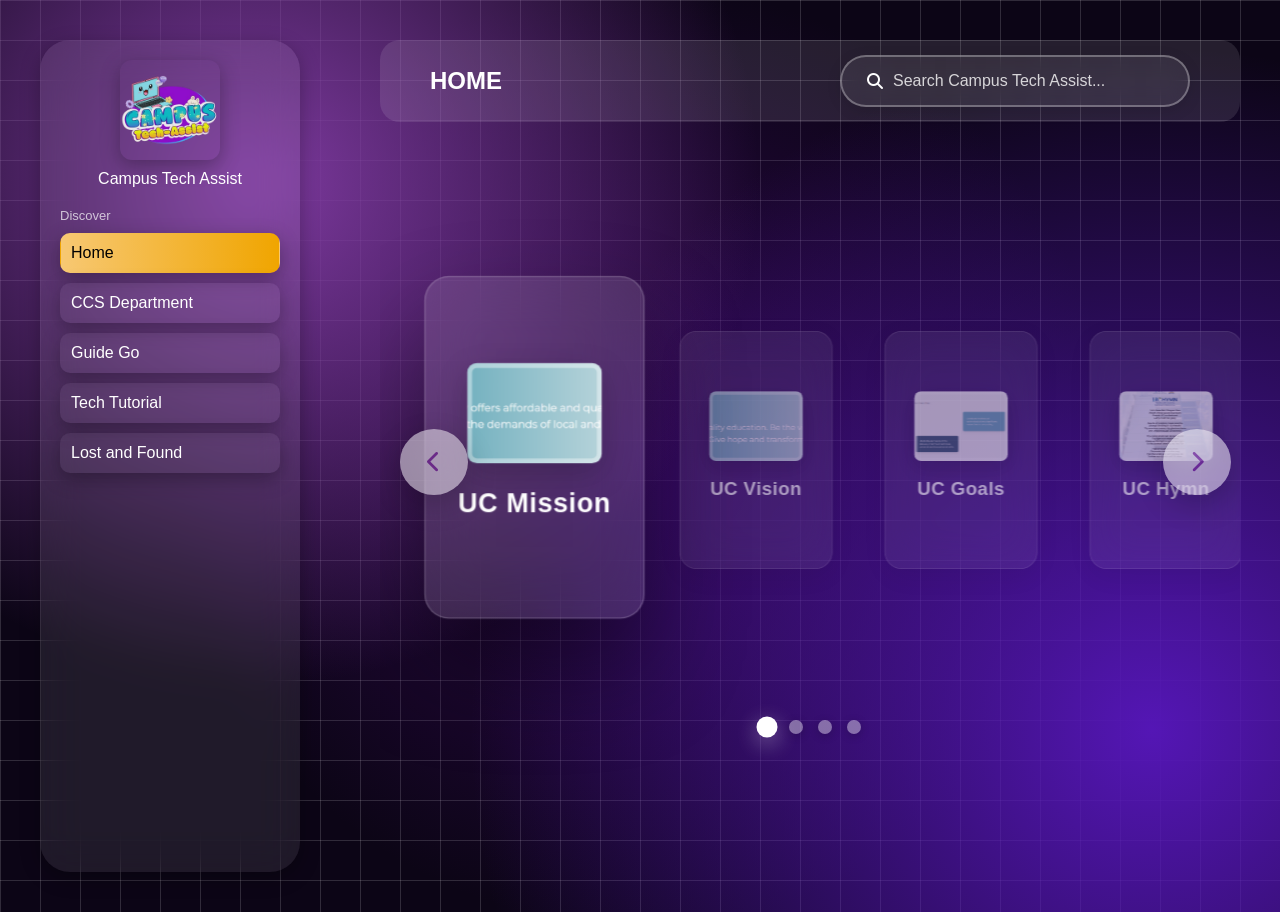
==== index.html @ 075998ff "Move Home Page to root: index.html, style.css, script.js as main GitHub page (responsive preserved)" ====
<!DOCTYPE html>
<html lang="en">
<head>
  <meta charset="UTF-8">
  <meta name="viewport" content="width=device-width, initial-scale=1.0">
  <title>Home | Campus Tech Assist</title>

  <!-- CSS -->
  <link rel="stylesheet" href="style.css">

  <!-- ICON -->
  <link rel="icon" type="image/png" href="Main Picture/mainPic.png">

  
  <!-- Icons -->
  <link href="https://cdnjs.cloudflare.com/ajax/libs/font-awesome/6.5.0/css/all.min.css" rel="stylesheet">


</head>
<body>

<div class="animated-bg"></div>

<!-- SIDEBAR -->
<div class="sidebar">
  <div class="logo">
    <a href="index.html" class="nav-logo">
                <img src="Main Picture/mainPic.png" alt="logo" class="logo-image">
            </a>
    <p>Campus Tech Assist</p>
  </div>

  <div class="section-title">Discover</div>

  <div class="menu">
        <a class="active" href="index.html">Home</a>
        <a href="CCS Department/ccsDept.html">CCS Department</a>
        <a href="Guide Go/guideGo.html">Guide Go</a>
        <a href="Tech Tutorial/techTut.html">Tech Tutorial</a>
        <a href="Lost and Found/lostnFound.html">Lost and Found</a>
      </div>
</div>

<!-- MAIN CONTENT -->
<div class="main">

  <div class="header">
    <h2>HOME</h2>
    <div class="controls">
        <div class="search">
          <i class="fa fa-search"></i>
          <input type="text" placeholder="Search Campus Tech Assist...">
        </div>
    </div>
  </div>

  <!-- CAROUSEL -->
    <div class="carousel-container">

      <!-- CRSL BUTTON LEFT -->
       <button class="crsl-btn"><i class="fas fa-chevron-left"></i></button>
      

      <div class="carousel-track">
        <div class="carousel-slide">
          <div class="slide-avatar" style="background-image: url('UC MVH/ucMission.png');"></div>
          <div class="slide-name">UC Mission</div>
        </div>
        <div class="carousel-slide">
          <div class="slide-avatar" style="background-image: url('UC MVH/ucVision.png');"></div>
          <div class="slide-name">UC Vision</div>
        </div>
        <div class="carousel-slide">
          <div class="slide-avatar" style="background-image: url('UC MVH/ucGoals.png');"></div>
          <div class="slide-name">UC Goals</div>
        </div>
        
        
        <div class="carousel-slide">
          <div class="slide-avatar" style="background-image: url('UC MVH/ucHymn.png');"></div>
          <div class="slide-name">UC Hymn</div>
        </div>
      </div>
      
<!-- CRSL BUTTON RIGHT -->
      <button class="crsl-btn2" id = "crsl"><i class="fas fa-chevron-right"></i></button>
      
      <div class="carousel-indicators">
        <button class="indicator active"></button>
        <button class="indicator"></button>
        <button class="indicator"></button>
        <button class="indicator"></button>
      </div>
    </div>

</div>

<!-- Lightbox Container -->
<div id="image-lightbox" style="display: none;">
  <div class="lightbox-overlay">
    <div class="lightbox-content">
      <span class="lightbox-close"><i class="fa fa-times"></i></span>
      <img id="lightbox-img" src="" alt="">
      <div class="lightbox-caption"></div>
    </div>
  </div>
</div>

  <!-- JS -->
<script src="script.js"></script>
<script src="Search/carousel.js"></script>


</body>
</html>
---- style.css ----
@import url('https://fonts.googleapis.com/css2?family=Inter:wght@300;400;500;600;700&display=swap');

* {
  margin: 0;
  padding: 0;
  box-sizing: border-box;
  font-family: 'Segoe UI', sans-serif;
}

body {
  min-height: 100vh;
  display: flex; 
  background: 
  radial-gradient(circle at 20% 20%, #7f3aa1, transparent 40%),
  radial-gradient(circle at 90% 80%, #5416b5, transparent 50%),
  radial-gradient(circle at 50% 50%, #430a6fa0, transparent 60%),

  linear-gradient( rgba(255, 255, 255, 0.153) 1px, transparent 1px),
  linear-gradient(90deg, rgba(255, 255, 255, 0.151) 1px, transparent 1px),

  #0c0516;

  background-size:
    auto,
    auto,
    auto,
    40px 40px,
    40px 40px,
    auto;
 
    min-height: 100vh;
}

/* SIDEBAR */
.sidebar {
  width: 260px;
  margin: 40px;
  padding: 20px;
  border-radius: 30px;
  background: rgba(255,255,255,0.08);
  box-shadow: 0 6px 20px rgba(0,0,0,0.3);
  backdrop-filter: blur(20px);
  color: white;
  transition: transform 0.3s ease, box-shadow 0.3s ease;
}

.menu:hover {
  transform: scale(1.02);
}

.logo {
  text-align: center;
  margin-bottom: 20px;
} 

.logo img {
  display: block;
  margin: 0 auto 10px;
  width: 100px;
  height: 100px;
  border-radius: 12px;
  border: rgba(255,255,255,0.3);
  box-shadow: 0 6px 20px rgba(0,0,0,0.3);
  background: transparent;
} 

.section-title {
  margin: 20px 0 10px;
  font-size: 13px;
  opacity: 0.7;
}

.menu {
  display: flex;
  flex-direction: column;
  gap: 10px;
}

.menu a {
  color: white;
  padding: 10px;
  border-radius: 10px;
  background: rgba(255,255,255,0.05);
  box-shadow: 0 6px 20px rgba(0,0,0,0.3);
  text-decoration: none;
  cursor: pointer;
  transition: all 0.3s ease;
  border: 1px solid transparent;
}

.menu a:hover {
  background: linear-gradient(90deg, #f7c873, #f0a500);
  color: black;
  backdrop-filter: blur(10px);
  border: 1px solid rgba(255,255,255,0.4);
  box-shadow: 0 8px 25px rgba(247, 200, 115, 0.4);
  transform: translateY(-2px);
}

.menu a.active {
  background: linear-gradient(90deg, #f7c873, #f0a500);
  color: black;
}

/* MAIN */
.main {
  flex: 1;
  padding: 40px;
  color: white;
}

/* HEADER */
.header h2 {
  margin: 0;
  flex: 1;
}

.header {
  display: flex;
  justify-content: space-between;
  align-items: center;
  background: rgba(255,255,255,0.1);
  padding: 15px 50px;
  border-radius: 20px;
  margin-bottom: 20px;
}

.search {
  background: rgba(241, 240, 240, 0.08);
  backdrop-filter: blur(15px);
  color: #ffffff;
  padding: 15px 25px;
  border-radius: 30px;
  font-size: 16px;
  min-width: 350px;
  box-shadow: 0 4px 15px rgba(0,0,0,0.1);
  border: 2px solid rgba(255,255,255,0.3);
  backdrop-filter: blur(10px);
  display: flex;
  align-items: center;
  gap: 10px;
  transition: all 0.3s ease;
}

.search:hover {
  box-shadow: 0 6px 20px rgba(0,0,0,0.15);
  transform: translateY(-1px);
}

.search input {
  color: white;
  border: none;
  outline: none;
  background: none;
  flex: 1;
  font-size: 16px;
}

.search input::placeholder {
  color: rgba(255, 255, 255, 0.8);
  opacity: 1;
}

.header { position: relative; }
.search { position: relative; }
.search-results {
  position: absolute;
  top: calc(100% + 2px);
  right: -25px;
  left: auto;
  width: 380px;
  max-height: 400px;
  overflow-y: auto;
  background: rgba(255,255,255,0.12);
  backdrop-filter: blur(30px);
  border-radius: 16px;
  box-shadow: 0 12px 40px rgba(0,0,0,0.25);
  z-index: 1001 !important;
  display: none;
  border: 1px solid rgba(255,255,255,0.25);
  margin-top: 4px;
  padding: 8px 0;
}

.search-result {
  padding: 14px 20px;
  border-bottom: 1px solid rgba(255,255,255,0.15);
  cursor: pointer;
  transition: all 0.25s ease;
  color: white;
  font-size: 15px;
  text-shadow: 0 1px 2px rgba(0,0,0,0.3);
  margin: 0 4px;
  border-radius: 8px;
}

.search-result:hover {
  background: rgba(255,255,255,0.25);
}

.search-result:last-child {
  border-bottom: none;
}

.search-result {
  padding: 15px;
  border-bottom: 1px solid rgba(0,0,0,0.1);
  cursor: pointer;
  transition: background 0.2s ease;
  color: #ffffff;
}

.search-result:hover {
  background: rgba(255, 201, 101, 0.5);
}

.search-result:last-child {
  border-bottom: none;
}

@media (max-width: 600px) {
  .search-results {
    width: 100%;
    left: 0;
    right: auto;
  }
}

/* OFFICERS CAROUSEL */
.carousel-container {
  position: relative;
  width: 100%;
  max-width: 100%;
  overflow: hidden;
  height: 600px;
  margin: 70px 0 80px 0;
  perspective: 1000px;
  display: flex;
  flex-direction: column;
  align-items: center;
  justify-content: center;
  gap: 30px;
}

.carousel-track {
  position: relative;
  display: flex;
  gap: 25px;
  align-items: center;
  height: 400px;
  padding: 0 60px;
  transition: transform 0.6s cubic-bezier(0.25, 0.46, 0.45, 0.94);
  transform-style: preserve-3d;
}

.carousel-slide {
  flex: 0 0 180px;
  height: 280px;
  background: rgba(255, 255, 255, 0.12);
  backdrop-filter: blur(25px);
  border-radius: 20px;
  border: 1px solid rgba(255, 255, 255, 0.2);
  display: flex;
  flex-direction: column;
  align-items: center;
  padding: 70px 20px;
  cursor: pointer;
  transition: all 0.5s cubic-bezier(0.175, 0.885, 0.32, 1.275);
  opacity: 0.6;
  transform: scale(0.85) translateZ(0);
  box-shadow: 0 8px 32px rgba(0,0,0,0.1);
}

.carousel-slide.active {
  opacity: 1;
  transform: scale(1.15) translateZ(60px);
  box-shadow: 0 40px 80px rgba(0,0,0,0.4);
}

.carousel-slide:not(.active):hover {
  opacity: 0.8;
}

.carousel-slide.active:hover {
  opacity: 1;
  transform: scale(1.05) translateY(-15px) translateZ(30px);
  box-shadow: 0 35px 70px rgba(0,0,0,0.35);
}

.slide-avatar {
  width: 110px;
  height: 110px;
  border-radius: 8px;
  background-size: cover;
  background-position: center;
  margin-bottom: 20px;
  transition: all 0.4s ease;
  border: 4px solid rgba(255, 255, 255, 0.4);
  box-shadow: 0 8px 25px rgba(0,0,0,0.2);
}

.slide-name {
  font-size: 22px;
  font-weight: 800;
  color: white;
  margin-bottom: 10px;
  text-align: center;
  letter-spacing: 0.5px;
}

.slide-position {
  font-size: 15px;
  color: rgba(255, 255, 255, 0.85);
  text-align: center;
  font-weight: 500;
}

.carousel-nav {
  position: absolute;
  top: 50%;
  transform: translateY(-50%);
  background: rgba(255, 255, 255, 0.2);
  backdrop-filter: blur(15px);
  border: none;
  color: white;
  width: 55px;
  height: 55px;
  border-radius: 50%;
  cursor: pointer;
  z-index: 20;
  font-size: 20px;
  transition: all 0.3s ease;
  display: flex;
  align-items: center;
  justify-content: center;
  border: 2px solid rgba(255, 255, 255, 0.3);
}

.carousel-nav:hover {
  background: rgba(255, 255, 255, 0.35);
  transform: translateY(-50%) scale(1.1);
  box-shadow: 0 10px 30px rgba(0,0,0,0.3);
}

/* CRSL BOTH BUTTONS */
.crsl-btn,
.crsl-btn2 {
  position: absolute;
  top: 45%; /* aligns with cards */
  transform: translateY(-50%);

  width: 55px;
  height: 55px;
  border-radius: 50%;
  border: none;
  box-shadow: #000000;
  background: rgb(255, 255, 255);
  color: rgb(130, 36, 167);
  backdrop-filter: blur(15px);
  opacity: 50%;
  font-size: 22px;
  cursor: pointer;
  box-shadow: 0 10px 30px rgba(0, 0, 0, 0.397);

  display: flex;
  align-items: center;
  justify-content: center;

  z-index: 20;
  padding: 33px 34px;
}

/* CRSL LEFT */
.crsl-btn {
  left: 20px;
}

/* CRSL RIGHT */
.crsl-btn2 {
  right: 1%;
}

/* CRSL HOVER */
.crsl-btn:hover,
.crsl-btn2:hover {
  background: rgb(255, 255, 255);
  color: rgb(130, 36, 167);
  transition: transform 0.3s ease-out;
  opacity: 100%;
  box-shadow: 0 10px 30px rgba(0, 0, 0, 0.452);
}

.carousel-indicators {  
  display: flex;
  justify-content: center;
  gap: 15px;
  margin-top: 40px;
}

.indicator {
  width: 14px;
  height: 14px;
  border-radius: 50%;
  background: rgba(255, 255, 255, 0.4);
  border: none;
  cursor: pointer;
  transition: all 0.3s ease;
  box-shadow: 0 2px 10px rgba(0,0,0,0.2);
}

.indicator.active {
  background: white;
  transform: scale(1.5);
  box-shadow: 0 4px 15px rgba(255,255,255,0.4);
}

/* Lightbox */
#image-lightbox {
  display: none;
}
.lightbox-overlay {
  position: fixed;
  top: 0;
  left: 0;
  width: 100%;
  height: 100%;
  background: rgba(0,0,0,0.9);
  z-index: 10000;
  display: flex;
  align-items: center;
  justify-content: center;
}
.lightbox-content {
  position: relative;
  max-width: 90%;
  max-height: 90%;
}
#lightbox-img {
  max-width: 100%;
  max-height: 80vh;
  border-radius: 8px;
  box-shadow: 0 20px 60px rgba(0,0,0,0.5);
}
.lightbox-close {
  position: absolute;
  top: -40px;
  right: 0;
  color: white;
  font-size: 30px;
  cursor: pointer;
  transition: opacity 0.3s;
}
.lightbox-close:hover {
  opacity: 0.7;
}
.lightbox-caption {
  color: white;
  text-align: center;
  margin-top: 10px;
  font-size: 18px;
}

/* responsive sheeesh */

/* TABLETS */

@media (max-width: 1024px) {
  body {
    flex-direction: column;
    height: auto;
  }

  .sidebar {
    width: 100%;
    margin: 0;
    border-radius: 0;
    display: flex;
    justify-content: space-between;
    align-items: center;
  }

  .menu {
    flex-direction: row;
    flex-wrap: wrap;
    justify-content: center;
    flex-wrap: wrap;
  }

  .main {
    padding: 20px;
  }

  .header {
    flex-direction: column;
    gap: 15px;
    padding: 20px;
  }

  .search {
    min-width: 100%;
  }

  .carousel-container {
    height: auto;
    margin: 40px 0;
  }

  .carousel-track {
    padding: 0 20px;
    gap: 15px;
  }

  .carousel-slide {
    flex: 0 0 140px;
    height: 240px;
    padding: 40px 10px;
  }

  .slide-avatar {
    width: 80px;
    height: 80px;
  }

  .slide-name {
    font-size: 16px;
  }
}


/* MOBILE */
@media (max-width: 600px) {

  .sidebar {
    flex-direction: column;
    align-items: center;
    padding: 15px;
   }

  .logo h2 {
    font-size: 18px;
  }

  .menu {
    flex-direction: column;
    width: 100%;
  }

  .menu a {
    text-align: center;
   }

  .header {
    padding: 15px;
   }

  .header h2 {
    font-size: 18px;
   }

  .search {
    padding: 10px 15px;
    font-size: 14px;
  }

  .search input {
    font-size: 14px;
  }

  .carousel-track {
    gap: 10px;
  }

  .carousel-slide {
    flex: 0 0 120px;
    height: 200px;
  }

  .slide-avatar {
    width: 70px;
    height: 70px;
  }

  .slide-name {
    font-size: 14px;
  }

  .crsl-btn,
   .crsl-btn2 {
    width: 40px;
    height: 40px;
    padding: 20px;
    font-size: 16px;
  }

  .indicator {
       width: 10px;
       height: 10px;
      }
    }
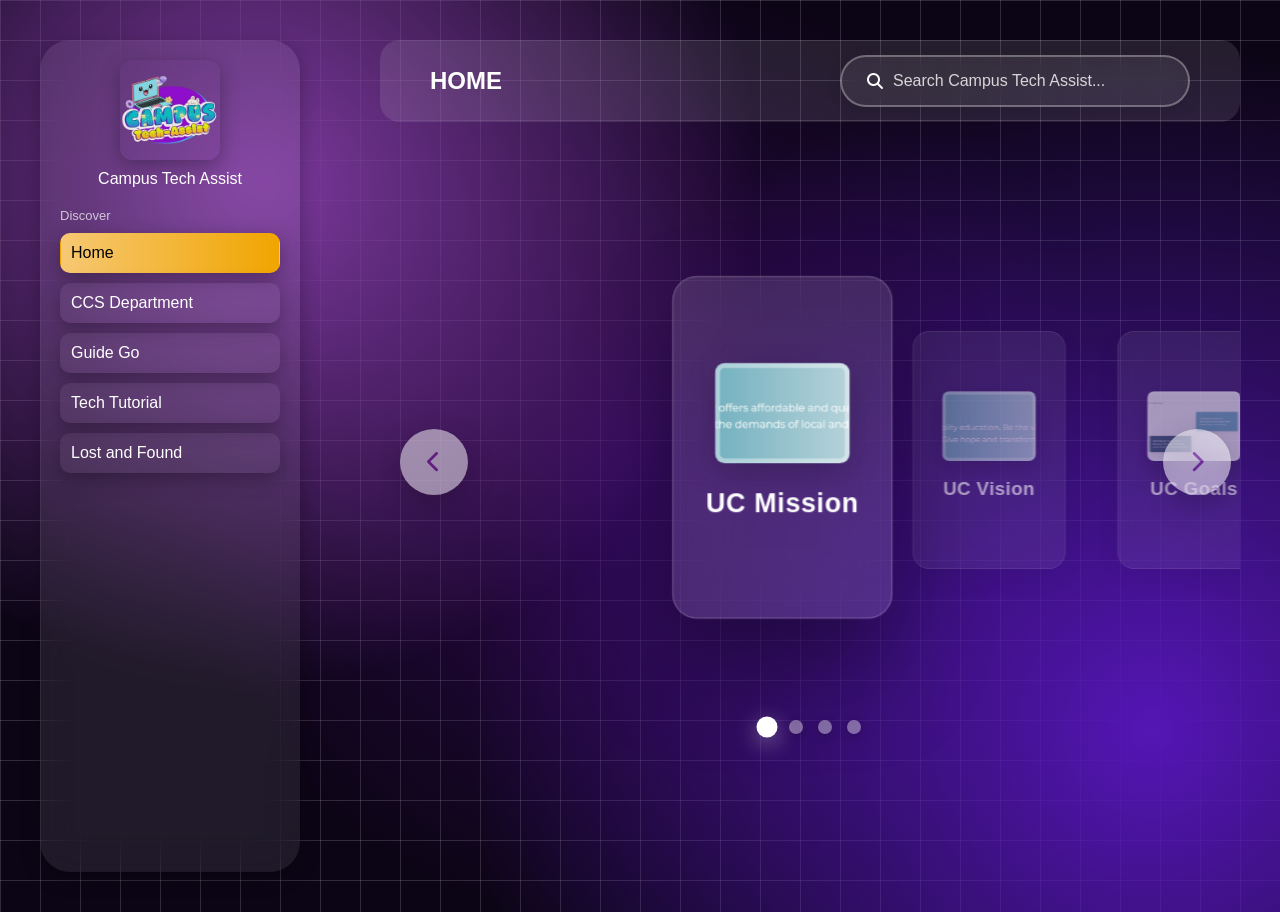
==== commit c7c37243: "Update project files: modified components, styles, HTML, scripts, added new TODO and CSS files" ====
--- a/index.html
+++ b/index.html
@@ -9,7 +9,7 @@
   <link rel="stylesheet" href="style.css">
 
   <!-- ICON -->
-  <link rel="icon" type="image/png" href="Main Picture/mainPic.png">
+  <link rel="icon" type="image/png" href="../Main Picture/mainPic.png">
 
   
   <!-- Icons -->
@@ -25,7 +25,7 @@
 <div class="sidebar">
   <div class="logo">
     <a href="index.html" class="nav-logo">
-                <img src="Main Picture/mainPic.png" alt="logo" class="logo-image">
+                <img src="../Main Picture/mainPic.png" alt="logo" class="logo-image">
             </a>
     <p>Campus Tech Assist</p>
   </div>
@@ -34,10 +34,10 @@
 
   <div class="menu">
         <a class="active" href="index.html">Home</a>
-        <a href="CCS Department/ccsDept.html">CCS Department</a>
-        <a href="Guide Go/guideGo.html">Guide Go</a>
-        <a href="Tech Tutorial/techTut.html">Tech Tutorial</a>
-        <a href="Lost and Found/lostnFound.html">Lost and Found</a>
+        <a href="../CCS Department/ccsDept.html">CCS Department</a>
+        <a href="../Guide Go/guideGo.html">Guide Go</a>
+        <a href="../Tech Tutorial/techTut.html">Tech Tutorial</a>
+        <a href="../Lost and Found/lostnFound.html">Lost and Found</a>
       </div>
 </div>
 
@@ -62,25 +62,28 @@
       
 
       <div class="carousel-track">
-        <div class="carousel-slide">
-          <div class="slide-avatar" style="background-image: url('UC MVH/ucMission.png');"></div>
-          <div class="slide-name">UC Mission</div>
-        </div>
-        <div class="carousel-slide">
-          <div class="slide-avatar" style="background-image: url('UC MVH/ucVision.png');"></div>
-          <div class="slide-name">UC Vision</div>
-        </div>
-        <div class="carousel-slide">
-          <div class="slide-avatar" style="background-image: url('UC MVH/ucGoals.png');"></div>
-          <div class="slide-name">UC Goals</div>
-        </div>
-        
-        
-        <div class="carousel-slide">
-          <div class="slide-avatar" style="background-image: url('UC MVH/ucHymn.png');"></div>
-          <div class="slide-name">UC Hymn</div>
-        </div>
+        <div class="carousel-slide" onclick="openUCModal('../UC MVH/ucMission.png', 'UC Mission')">
+        <div class="slide-avatar" style="background-image: url('../UC MVH/ucMission.png');"></div>
+        <div class="slide-name">UC Mission</div>
       </div>
+
+      <div class="carousel-slide" onclick="openUCModal('../UC MVH/ucVision.png', 'UC Vision')">
+        <div class="slide-avatar" style="background-image: url('../UC MVH/ucVision.png');"></div>
+        <div class="slide-name">UC Vision</div>
+      </div>
+
+      <div class="carousel-slide" onclick="openUCModal('../UC MVH/ucGoals.png', 'UC Goals')">
+        <div class="slide-avatar" style="background-image: url('../UC MVH/ucGoals.png');"></div>
+        <div class="slide-name">UC Goals</div>
+      </div>
+
+      <div class="carousel-slide" onclick="openUCModal('../UC MVH/ucHymn.png', 'UC Hymn')">
+        <div class="slide-avatar" style="background-image: url('../UC MVH/ucHymn.png');"></div>
+        <div class="slide-name">UC Hymn</div>
+      </div>
+      </div>
+
+      <!-- Modal -->
       
 <!-- CRSL BUTTON RIGHT -->
       <button class="crsl-btn2" id = "crsl"><i class="fas fa-chevron-right"></i></button>
@@ -92,6 +95,19 @@
         <button class="indicator"></button>
       </div>
     </div>
+
+      <!-- Modal -->
+    <div id="uc-modal" class="uc-modal">
+        <div class="uc-modal-overlay" onclick="closeUCModal()"></div>
+        <div class="uc-modal-content">
+          <button class="uc-modal-close" onclick="closeUCModal()">
+            <i class="fas fa-times"></i>
+          </button>
+          <img id="uc-modal-img" src="" alt="">
+          <h3 id="uc-modal-title"></h3>
+        </div>
+      </div>
+
 
 </div>
 
@@ -108,7 +124,12 @@
 
   <!-- JS -->
 <script src="script.js"></script>
-<script src="Search/carousel.js"></script>
+
+<script src="Search/searchIndex.js"></script>
+<script src="Home Page/globalSearch.js"></script>
+
+<script src="../Search/carousel.js"></script>
+
 
 
 </body>
--- a/style.css
+++ b/style.css
@@ -161,9 +161,13 @@
   opacity: 1;
 }
 
+.search input:focus {
+  outline: none;
+}
+
 .header { position: relative; }
 .search { position: relative; }
-.search-results {
+.global-search-results {
   position: absolute;
   top: calc(100% + 2px);
   right: -25px;
@@ -171,13 +175,13 @@
   width: 380px;
   max-height: 400px;
   overflow-y: auto;
-  background: rgba(255,255,255,0.12);
+  background: linear-gradient(135deg, rgba(120,58,161,0.9), rgba(84,22,181,0.9));
   backdrop-filter: blur(30px);
   border-radius: 16px;
-  box-shadow: 0 12px 40px rgba(0,0,0,0.25);
+  box-shadow: 0 12px 40px rgba(0,0,0,0.4);
   z-index: 1001 !important;
   display: none;
-  border: 1px solid rgba(255,255,255,0.25);
+  border: 1px solid rgba(255,255,255,0.3);
   margin-top: 4px;
   padding: 8px 0;
 }
@@ -230,7 +234,6 @@
 .carousel-container {
   position: relative;
   width: 100%;
-  max-width: 100%;
   overflow: hidden;
   height: 600px;
   margin: 70px 0 80px 0;
@@ -247,10 +250,12 @@
   display: flex;
   gap: 25px;
   align-items: center;
+  align-self: flex-start;
   height: 400px;
-  padding: 0 60px;
+  padding: 0;
   transition: transform 0.6s cubic-bezier(0.25, 0.46, 0.45, 0.94);
   transform-style: preserve-3d;
+  margin-left: -3%;
 }
 
 .carousel-slide {
@@ -268,13 +273,13 @@
   transition: all 0.5s cubic-bezier(0.175, 0.885, 0.32, 1.275);
   opacity: 0.6;
   transform: scale(0.85) translateZ(0);
-  box-shadow: 0 8px 32px rgba(0,0,0,0.1);
+  box-shadow: 0 8px 32px rgba(0, 0, 0, 0.1);
 }
 
 .carousel-slide.active {
   opacity: 1;
   transform: scale(1.15) translateZ(60px);
-  box-shadow: 0 40px 80px rgba(0,0,0,0.4);
+  box-shadow: 0 40px 80px rgba(0, 0, 0, 0.4);
 }
 
 .carousel-slide:not(.active):hover {
@@ -284,7 +289,7 @@
 .carousel-slide.active:hover {
   opacity: 1;
   transform: scale(1.05) translateY(-15px) translateZ(30px);
-  box-shadow: 0 35px 70px rgba(0,0,0,0.35);
+  box-shadow: 0 35px 70px rgba(0, 0, 0, 0.35);
 }
 
 .slide-avatar {
@@ -596,4 +601,290 @@
        width: 10px;
        height: 10px;
       }
-    }
+    }  
+
+    /* UC MODAL */
+.uc-modal {
+  display: none;
+  position: fixed;
+  inset: 0;
+  z-index: 9999;
+  align-items: center;
+  justify-content: center;
+}
+
+.uc-modal.show {
+  display: flex;
+}
+
+.uc-modal-overlay {
+  position: absolute;
+  inset: 0;
+  background: rgba(0, 0, 0, 0.8);
+  backdrop-filter: blur(5px);
+}
+
+.uc-modal-content {
+  position: relative;
+  z-index: 1;
+  background: rgba(255, 255, 255, 0.1);
+  backdrop-filter: blur(20px);
+  border: 1px solid rgba(255, 255, 255, 0.2);
+  border-radius: 20px;
+  padding: 30px;
+  max-width: 600px;
+  width: 90%;
+  text-align: center;
+  color: white;
+  animation: modalPop 0.3s cubic-bezier(0.175, 0.885, 0.32, 1.275);
+}
+
+@keyframes modalPop {
+  from { transform: scale(0.8); opacity: 0; }
+  to   { transform: scale(1);   opacity: 1; }
+}
+
+.uc-modal-content img {
+  width: 100%;
+  border-radius: 12px;
+  margin-bottom: 15px;
+}
+
+.uc-modal-content h3 {
+  font-size: 22px;
+  font-weight: 700;
+}
+
+.uc-modal-close {
+  position: absolute;
+  top: 12px;
+  right: 15px;
+  background: rgba(255,255,255,0.15);
+  border: none;
+  color: white;
+  width: 35px;
+  height: 35px;
+  border-radius: 50%;
+  cursor: pointer;
+  font-size: 16px;
+  transition: background 0.2s ease;
+}
+
+.uc-modal-close:hover {
+  background: rgba(255,255,255,0.3);
+}
+
+/* Global Search Modal Styles */
+.search-modal {
+  position: fixed;
+  top: 0;
+  left: 0;
+  width: 100vw;
+  height: 100vh;
+  background: rgba(0,0,0,0.8);
+  backdrop-filter: blur(15px);
+  display: flex;
+  align-items: center;
+  justify-content: center;
+  z-index: 10001;
+  opacity: 0;
+  visibility: hidden;
+  transition: all 0.3s ease;
+}
+
+.search-modal.show {
+  opacity: 1;
+  visibility: visible;
+}
+
+.search-modal-overlay {
+  position: absolute;
+  inset: 0;
+}
+
+.search-modal-content {
+  background: linear-gradient(135deg, rgba(120,58,161,0.98), rgba(84,22,181,0.98));
+  backdrop-filter: blur(30px);
+  border-radius: 24px;
+  border: 1px solid rgba(255,255,255,0.3);
+  width: 90vw;
+  max-width: 600px;
+  max-height: 80vh;
+  overflow: hidden;
+  box-shadow: 0 30px 80px rgba(0,0,0,0.6);
+  animation: modalSlideIn 0.4s cubic-bezier(0.175, 0.885, 0.32, 1.275);
+}
+
+@keyframes modalSlideIn {
+  from { transform: translateY(-50px) scale(0.95); opacity: 0; }
+  to { transform: translateY(0) scale(1); opacity: 1; }
+}
+
+.search-modal-header {
+  padding: 24px 28px 16px;
+  display: flex;
+  justify-content: space-between;
+  align-items: center;
+  border-bottom: 1px solid rgba(255,255,255,0.2);
+}
+
+.search-modal-header h3 {
+  margin: 0;
+  color: white;
+  font-size: 20px;
+  font-weight: 600;
+}
+
+.search-modal-close {
+  background: rgba(255,255,255,0.2);
+  border: none;
+  color: white;
+  width: 40px;
+  height: 40px;
+  border-radius: 50%;
+  cursor: pointer;
+  font-size: 18px;
+  display: flex;
+  align-items: center;
+  justify-content: center;
+  transition: all 0.2s ease;
+}
+
+.search-modal-close:hover {
+  background: rgba(255,255,255,0.4);
+  transform: scale(1.1);
+}
+
+.search-modal-body {
+  padding: 0;
+  max-height: 60vh;
+  overflow-y: auto;
+}
+
+.search-results-container {
+  padding: 0;
+}
+
+.search-result-item {
+  padding: 20px 28px;
+  cursor: pointer;
+  display: flex;
+  align-items: center;
+  gap: 16px;
+  border-bottom: 1px solid rgba(255,255,255,0.15);
+  transition: all 0.25s ease;
+  color: white;
+}
+
+.search-result-item:hover {
+  background: rgba(255,255,255,0.15);
+  transform: translateX(8px);
+}
+
+.result-icon {
+  font-size: 24px;
+  width: 40px;
+  text-align: center;
+}
+
+.result-info {
+  flex: 1;
+}
+
+.result-title {
+  font-weight: 600;
+  font-size: 16px;
+  margin-bottom: 4px;
+}
+
+.result-page {
+  font-size: 14px;
+  opacity: 0.8;
+}
+
+.no-results {
+  padding: 60px 28px;
+  text-align: center;
+  color: rgba(255,255,255,0.6);
+  font-style: italic;
+  font-size: 16px;
+}
+
+/* Image Modal Styles */
+.image-modal {
+  position: fixed;
+  top: 0;
+  left: 0;
+  width: 100vw;
+  height: 100vh;
+  background: rgba(0,0,0,0.9);
+  backdrop-filter: blur(20px);
+  display: flex;
+  align-items: center;
+  justify-content: center;
+  z-index: 10002;
+}
+
+.image-modal-content {
+  background: linear-gradient(135deg, rgba(120,58,161,0.95), rgba(84,22,181,0.95));
+  border-radius: 24px;
+  padding: 40px;
+  max-width: 90vw;
+  max-height: 90vh;
+  position: relative;
+  display: flex;
+  flex-direction: column;
+  gap: 24px;
+  box-shadow: 0 40px 100px rgba(0,0,0,0.7);
+}
+
+.image-modal-main {
+  display: flex;
+  gap: 24px;
+  align-items: center;
+  flex: 1;
+}
+
+.image-modal-main img {
+  max-width: 400px;
+  max-height: 400px;
+  border-radius: 16px;
+  box-shadow: 0 20px 60px rgba(0,0,0,0.5);
+  flex-shrink: 0;
+}
+
+.image-modal-info h2 {
+  color: white;
+  font-size: 28px;
+  margin-bottom: 12px;
+  font-weight: 700;
+}
+
+.image-modal-info p {
+  color: rgba(255,255,255,0.9);
+  font-size: 16px;
+  line-height: 1.6;
+}
+
+.image-modal-close {
+  position: absolute;
+  top: 20px;
+  right: 24px;
+  background: rgba(255,255,255,0.3);
+  border: none;
+  color: white;
+  width: 50px;
+  height: 50px;
+  border-radius: 50%;
+  cursor: pointer;
+  font-size: 20px;
+  display: flex;
+  align-items: center;
+  justify-content: center;
+  transition: all 0.3s ease;
+}
+
+.image-modal-close:hover {
+  background: rgba(255,255,255,0.5);
+  transform: rotate(90deg) scale(1.1);
+}
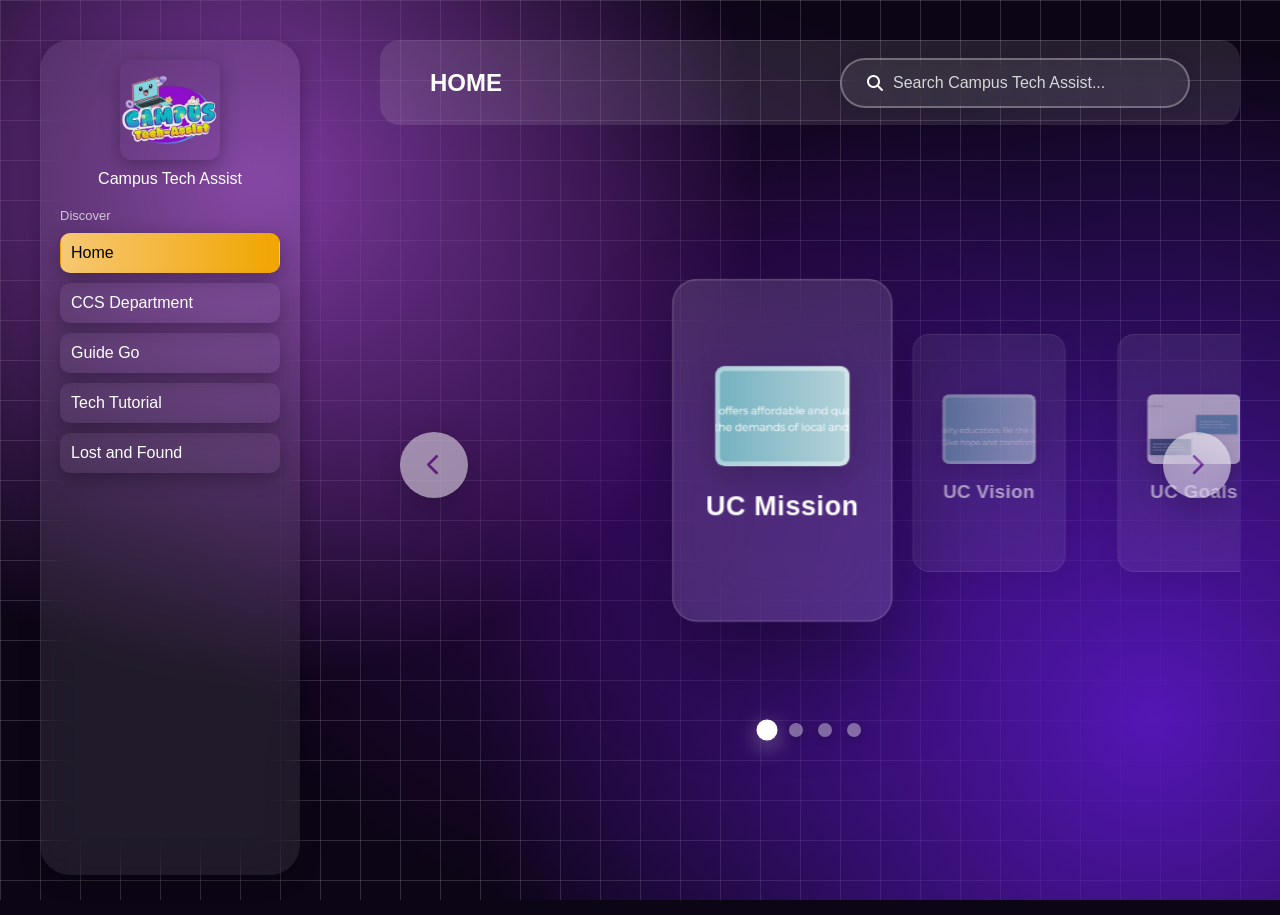
==== commit a2592de2: "Push all recent changes including Guide GO pictures, Lost and Found updates, Tech Tutorial improveme" ====
--- a/index.html
+++ b/index.html
@@ -83,7 +83,6 @@
       </div>
       </div>
 
-      <!-- Modal -->
       
 <!-- CRSL BUTTON RIGHT -->
       <button class="crsl-btn2" id = "crsl"><i class="fas fa-chevron-right"></i></button>
@@ -98,7 +97,7 @@
 
       <!-- Modal -->
     <div id="uc-modal" class="uc-modal">
-        <div class="uc-modal-overlay" onclick="closeUCModal()"></div>
+        <div class="uc-modal-overlay"></div>
         <div class="uc-modal-content">
           <button class="uc-modal-close" onclick="closeUCModal()">
             <i class="fas fa-times"></i>
@@ -124,13 +123,8 @@
 
   <!-- JS -->
 <script src="script.js"></script>
-
 <script src="Search/searchIndex.js"></script>
 <script src="Home Page/globalSearch.js"></script>
-
 <script src="../Search/carousel.js"></script>
-
-
-
 </body>
-</html>
+</html>
--- a/style.css
+++ b/style.css
@@ -16,7 +16,7 @@
   radial-gradient(circle at 50% 50%, #430a6fa0, transparent 60%),
 
   linear-gradient( rgba(255, 255, 255, 0.153) 1px, transparent 1px),
-  linear-gradient(90deg, rgba(255, 255, 255, 0.151) 1px, transparent 1px),
+  linear-gradient(90deg, rgba(255, 255, 255, 0.15) 1px, transparent 1px),
 
   #0c0516;
 
@@ -29,6 +29,7 @@
     auto;
  
     min-height: 100vh;
+    background-attachment: fixed;
 }
 
 /* SIDEBAR */
@@ -120,7 +121,7 @@
   justify-content: space-between;
   align-items: center;
   background: rgba(255,255,255,0.1);
-  padding: 15px 50px;
+  padding: 17.5px 50px;
   border-radius: 20px;
   margin-bottom: 20px;
 }
@@ -129,7 +130,7 @@
   background: rgba(241, 240, 240, 0.08);
   backdrop-filter: blur(15px);
   color: #ffffff;
-  padding: 15px 25px;
+  padding: 14px 25px;
   border-radius: 30px;
   font-size: 16px;
   min-width: 350px;
@@ -657,8 +658,8 @@
 
 .uc-modal-close {
   position: absolute;
-  top: 12px;
-  right: 15px;
+  bottom: 25px;
+  right: 30px;
   background: rgba(255,255,255,0.15);
   border: none;
   color: white;
@@ -668,10 +669,14 @@
   cursor: pointer;
   font-size: 16px;
   transition: background 0.2s ease;
-}
-
-.uc-modal-close:hover {
-  background: rgba(255,255,255,0.3);
+  transition: all 0.3s cubic-bezier(0.175, 0.885, 0.32, 1.275);
+}
+
+.uc-modal-close:hover { 
+  background: rgba(255, 50, 50, 0.9);
+  border-color: rgba(255, 80, 80, 0.8);
+  transform: rotate(90deg) scale(1.1);
+  box-shadow: 0 12px 35px rgba(255, 50, 50, 0.4);
 }
 
 /* Global Search Modal Styles */
@@ -887,4 +892,4 @@
 .image-modal-close:hover {
   background: rgba(255,255,255,0.5);
   transform: rotate(90deg) scale(1.1);
-}
+}
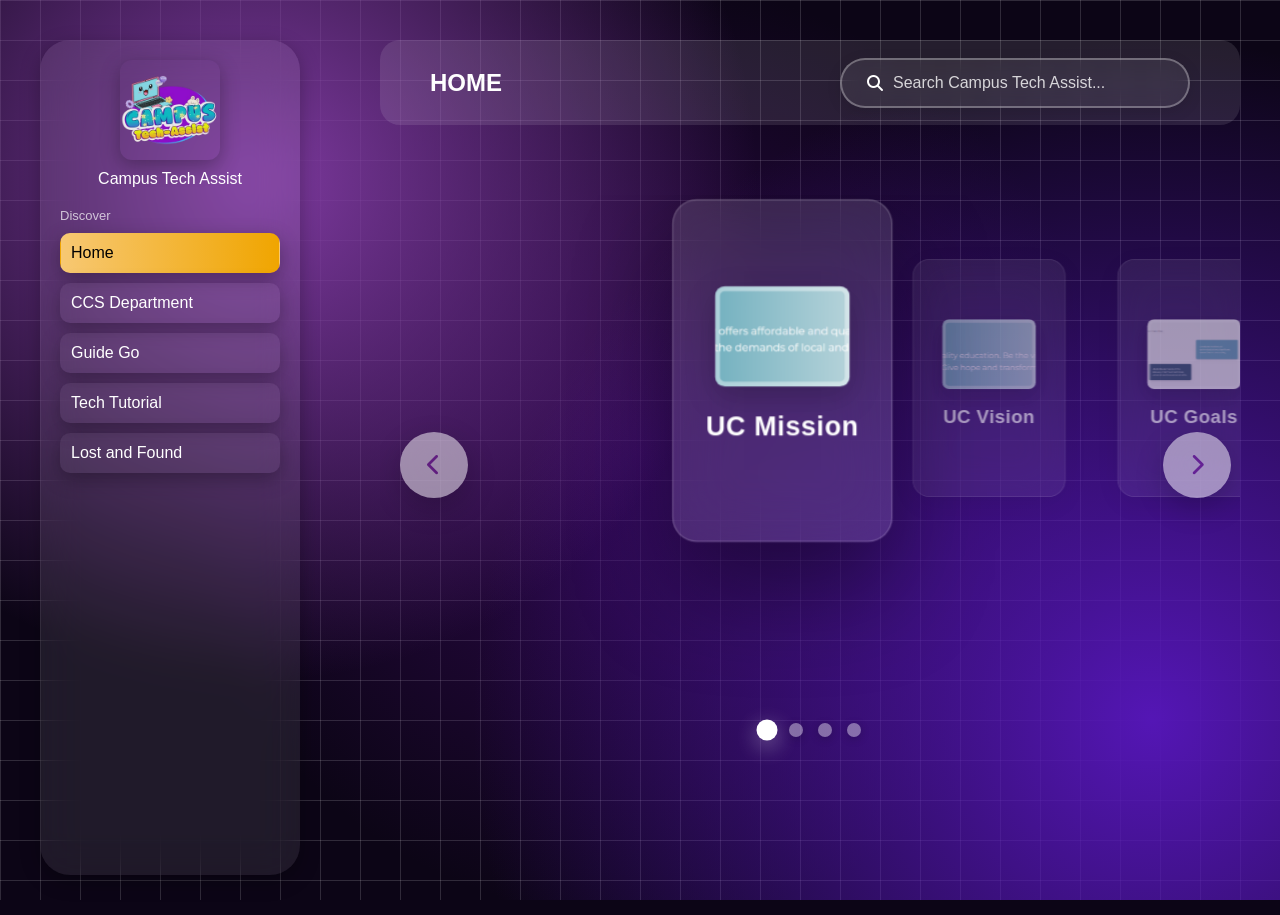
==== commit 1bafb9a1: "Updates" ====
--- a/index.html
+++ b/index.html
@@ -1,130 +1,153 @@
-<!DOCTYPE html>
+<!doctype html>
 <html lang="en">
-<head>
-  <meta charset="UTF-8">
-  <meta name="viewport" content="width=device-width, initial-scale=1.0">
-  <title>Home | Campus Tech Assist</title>
+  <head>
+    <meta charset="UTF-8" />
+    <meta name="viewport" content="width=device-width, initial-scale=1.0" />
+    <title>Home | Campus Tech Assist</title>
 
-  <!-- CSS -->
-  <link rel="stylesheet" href="style.css">
+    <!-- CSS -->
+    <link rel="stylesheet" href="style.css" />
 
-  <!-- ICON -->
-  <link rel="icon" type="image/png" href="../Main Picture/mainPic.png">
+    <!-- ICON -->
+    <link rel="icon" type="image/png" href="../Main Picture/mainPic.png" />
 
-  
-  <!-- Icons -->
-  <link href="https://cdnjs.cloudflare.com/ajax/libs/font-awesome/6.5.0/css/all.min.css" rel="stylesheet">
+    <!-- Icons -->
+    <link
+      href="https://cdnjs.cloudflare.com/ajax/libs/font-awesome/6.5.0/css/all.min.css"
+      rel="stylesheet"
+    />
+  </head>
+  <body>
+    <div class="animated-bg"></div>
 
+    <!-- SIDEBAR -->
+    <div class="sidebar">
+      <div class="logo">
+        <div class="nav-logo">
+          <img
+            src="../Main Picture/mainPic.png"
+            alt="logo"
+            class="logo-image"
+          />
+        </div>
+        <p>Campus Tech Assist</p>
+      </div>
 
-</head>
-<body>
+      <div class="section-title">Discover</div>
 
-<div class="animated-bg"></div>
-
-<!-- SIDEBAR -->
-<div class="sidebar">
-  <div class="logo">
-    <a href="index.html" class="nav-logo">
-                <img src="../Main Picture/mainPic.png" alt="logo" class="logo-image">
-            </a>
-    <p>Campus Tech Assist</p>
-  </div>
-
-  <div class="section-title">Discover</div>
-
-  <div class="menu">
+      <div class="menu">
         <a class="active" href="index.html">Home</a>
         <a href="../CCS Department/ccsDept.html">CCS Department</a>
         <a href="../Guide Go/guideGo.html">Guide Go</a>
         <a href="../Tech Tutorial/techTut.html">Tech Tutorial</a>
         <a href="../Lost and Found/lostnFound.html">Lost and Found</a>
       </div>
-</div>
+    </div>
 
-<!-- MAIN CONTENT -->
-<div class="main">
-
-  <div class="header">
-    <h2>HOME</h2>
-    <div class="controls">
-        <div class="search">
-          <i class="fa fa-search"></i>
-          <input type="text" placeholder="Search Campus Tech Assist...">
+    <!-- MAIN CONTENT -->
+    <div class="main">
+      <div class="header">
+        <h2>HOME</h2>
+        <div class="controls">
+          <div class="search-container">
+            <i class="fa fa-search"></i>
+            <input type="text" placeholder="Search Campus Tech Assist..." />
+          </div>
         </div>
-    </div>
-  </div>
-
-  <!-- CAROUSEL -->
-    <div class="carousel-container">
-
-      <!-- CRSL BUTTON LEFT -->
-       <button class="crsl-btn"><i class="fas fa-chevron-left"></i></button>
-      
-
-      <div class="carousel-track">
-        <div class="carousel-slide" onclick="openUCModal('../UC MVH/ucMission.png', 'UC Mission')">
-        <div class="slide-avatar" style="background-image: url('../UC MVH/ucMission.png');"></div>
-        <div class="slide-name">UC Mission</div>
       </div>
 
-      <div class="carousel-slide" onclick="openUCModal('../UC MVH/ucVision.png', 'UC Vision')">
-        <div class="slide-avatar" style="background-image: url('../UC MVH/ucVision.png');"></div>
-        <div class="slide-name">UC Vision</div>
+      <!-- CAROUSEL -->
+      <div class="carousel-container">
+        <!-- CRSL BUTTON LEFT -->
+        <button class="crsl-btn"><i class="fas fa-chevron-left"></i></button>
+
+        <div class="carousel-track">
+          <div
+            class="carousel-slide"
+            onclick="openUCModal('../UC MVH/ucMission.png', 'UC Mission')"
+          >
+            <div
+              class="slide-avatar"
+              style="background-image: url('../UC MVH/ucMission.png')"
+            ></div>
+            <div class="slide-name">UC Mission</div>
+          </div>
+
+          <div
+            class="carousel-slide"
+            onclick="openUCModal('../UC MVH/ucVision.png', 'UC Vision')"
+          >
+            <div
+              class="slide-avatar"
+              style="background-image: url('../UC MVH/ucVision.png')"
+            ></div>
+            <div class="slide-name">UC Vision</div>
+          </div>
+
+          <div
+            class="carousel-slide"
+            onclick="openUCModal('../UC MVH/ucGoals.png', 'UC Goals')"
+          >
+            <div
+              class="slide-avatar"
+              style="background-image: url('../UC MVH/ucGoals.png')"
+            ></div>
+            <div class="slide-name">UC Goals</div>
+          </div>
+
+          <div
+            class="carousel-slide"
+            onclick="openUCModal('../UC MVH/ucHymn.png', 'UC Hymn')"
+          >
+            <div
+              class="slide-avatar"
+              style="background-image: url('../UC MVH/ucHymn.png')"
+            ></div>
+            <div class="slide-name">UC Hymn</div>
+          </div>
+        </div>
+
+        <!-- CRSL BUTTON RIGHT -->
+        <button class="crsl-btn2" id="crsl">
+          <i class="fas fa-chevron-right"></i>
+        </button>
+
+        <div class="carousel-indicators">
+          <button class="indicator active"></button>
+          <button class="indicator"></button>
+          <button class="indicator"></button>
+          <button class="indicator"></button>
+        </div>
       </div>
 
-      <div class="carousel-slide" onclick="openUCModal('../UC MVH/ucGoals.png', 'UC Goals')">
-        <div class="slide-avatar" style="background-image: url('../UC MVH/ucGoals.png');"></div>
-        <div class="slide-name">UC Goals</div>
-      </div>
-
-      <div class="carousel-slide" onclick="openUCModal('../UC MVH/ucHymn.png', 'UC Hymn')">
-        <div class="slide-avatar" style="background-image: url('../UC MVH/ucHymn.png');"></div>
-        <div class="slide-name">UC Hymn</div>
-      </div>
-      </div>
-
-      
-<!-- CRSL BUTTON RIGHT -->
-      <button class="crsl-btn2" id = "crsl"><i class="fas fa-chevron-right"></i></button>
-      
-      <div class="carousel-indicators">
-        <button class="indicator active"></button>
-        <button class="indicator"></button>
-        <button class="indicator"></button>
-        <button class="indicator"></button>
-      </div>
-    </div>
-
       <!-- Modal -->
-    <div id="uc-modal" class="uc-modal">
+      <div id="uc-modal" class="uc-modal">
         <div class="uc-modal-overlay"></div>
         <div class="uc-modal-content">
           <button class="uc-modal-close" onclick="closeUCModal()">
             <i class="fas fa-times"></i>
           </button>
-          <img id="uc-modal-img" src="" alt="">
+          <img id="uc-modal-img" src="" alt="" />
           <h3 id="uc-modal-title"></h3>
         </div>
       </div>
+    </div>
 
+    <!-- Lightbox Container -->
+    <div id="image-lightbox" style="display: none">
+      <div class="lightbox-overlay">
+        <div class="lightbox-content">
+          <span class="lightbox-close"><i class="fa fa-times"></i></span>
+          <img id="lightbox-img" src="" alt="" />
+          <div class="lightbox-caption"></div>
+        </div>
+      </div>
+    </div>
 
-</div>
-
-<!-- Lightbox Container -->
-<div id="image-lightbox" style="display: none;">
-  <div class="lightbox-overlay">
-    <div class="lightbox-content">
-      <span class="lightbox-close"><i class="fa fa-times"></i></span>
-      <img id="lightbox-img" src="" alt="">
-      <div class="lightbox-caption"></div>
-    </div>
-  </div>
-</div>
-
-  <!-- JS -->
-<script src="script.js"></script>
-<script src="Search/searchIndex.js"></script>
-<script src="Home Page/globalSearch.js"></script>
-<script src="../Search/carousel.js"></script>
-</body>
-</html>+    <!-- JS -->
+    <script src="script.js"></script>
+    <script src="Search/searchIndex.js"></script>
+    <script src="Home Page/globalSearch.js"></script>
+    <script src="../Search/carousel.js"></script>
+  </body>
+</html>
--- a/style.css
+++ b/style.css
@@ -9,16 +9,14 @@
 
 body {
   min-height: 100vh;
-  display: flex; 
-  background: 
-  radial-gradient(circle at 20% 20%, #7f3aa1, transparent 40%),
-  radial-gradient(circle at 90% 80%, #5416b5, transparent 50%),
-  radial-gradient(circle at 50% 50%, #430a6fa0, transparent 60%),
-
-  linear-gradient( rgba(255, 255, 255, 0.153) 1px, transparent 1px),
-  linear-gradient(90deg, rgba(255, 255, 255, 0.15) 1px, transparent 1px),
-
-  #0c0516;
+  display: flex;
+  background:
+    radial-gradient(circle at 20% 20%, #7f3aa1, transparent 40%),
+    radial-gradient(circle at 90% 80%, #5416b5, transparent 50%),
+    radial-gradient(circle at 50% 50%, #430a6fa0, transparent 60%),
+    linear-gradient(rgba(255, 255, 255, 0.153) 1px, transparent 1px),
+    linear-gradient(90deg, rgba(255, 255, 255, 0.15) 1px, transparent 1px),
+    #0c0516;
 
   background-size:
     auto,
@@ -27,9 +25,9 @@
     40px 40px,
     40px 40px,
     auto;
- 
-    min-height: 100vh;
-    background-attachment: fixed;
+
+  min-height: 100vh;
+  background-attachment: fixed;
 }
 
 /* SIDEBAR */
@@ -38,11 +36,13 @@
   margin: 40px;
   padding: 20px;
   border-radius: 30px;
-  background: rgba(255,255,255,0.08);
-  box-shadow: 0 6px 20px rgba(0,0,0,0.3);
+  background: rgba(255, 255, 255, 0.08);
+  box-shadow: 0 6px 20px rgba(0, 0, 0, 0.3);
   backdrop-filter: blur(20px);
   color: white;
-  transition: transform 0.3s ease, box-shadow 0.3s ease;
+  transition:
+    transform 0.3s ease,
+    box-shadow 0.3s ease;
 }
 
 .menu:hover {
@@ -52,7 +52,7 @@
 .logo {
   text-align: center;
   margin-bottom: 20px;
-} 
+}
 
 .logo img {
   display: block;
@@ -60,10 +60,10 @@
   width: 100px;
   height: 100px;
   border-radius: 12px;
-  border: rgba(255,255,255,0.3);
-  box-shadow: 0 6px 20px rgba(0,0,0,0.3);
+  border: rgba(255, 255, 255, 0.3);
+  box-shadow: 0 6px 20px rgba(0, 0, 0, 0.3);
   background: transparent;
-} 
+}
 
 .section-title {
   margin: 20px 0 10px;
@@ -81,8 +81,8 @@
   color: white;
   padding: 10px;
   border-radius: 10px;
-  background: rgba(255,255,255,0.05);
-  box-shadow: 0 6px 20px rgba(0,0,0,0.3);
+  background: rgba(255, 255, 255, 0.05);
+  box-shadow: 0 6px 20px rgba(0, 0, 0, 0.3);
   text-decoration: none;
   cursor: pointer;
   transition: all 0.3s ease;
@@ -93,7 +93,7 @@
   background: linear-gradient(90deg, #f7c873, #f0a500);
   color: black;
   backdrop-filter: blur(10px);
-  border: 1px solid rgba(255,255,255,0.4);
+  border: 1px solid rgba(255, 255, 255, 0.4);
   box-shadow: 0 8px 25px rgba(247, 200, 115, 0.4);
   transform: translateY(-2px);
 }
@@ -120,13 +120,13 @@
   display: flex;
   justify-content: space-between;
   align-items: center;
-  background: rgba(255,255,255,0.1);
+  background: rgba(255, 255, 255, 0.1);
   padding: 17.5px 50px;
   border-radius: 20px;
   margin-bottom: 20px;
 }
 
-.search {
+.search-container {
   background: rgba(241, 240, 240, 0.08);
   backdrop-filter: blur(15px);
   color: #ffffff;
@@ -134,8 +134,8 @@
   border-radius: 30px;
   font-size: 16px;
   min-width: 350px;
-  box-shadow: 0 4px 15px rgba(0,0,0,0.1);
-  border: 2px solid rgba(255,255,255,0.3);
+  box-shadow: 0 4px 15px rgba(0, 0, 0, 0.1);
+  border: 2px solid rgba(255, 255, 255, 0.3);
   backdrop-filter: blur(10px);
   display: flex;
   align-items: center;
@@ -143,12 +143,8 @@
   transition: all 0.3s ease;
 }
 
-.search:hover {
-  box-shadow: 0 6px 20px rgba(0,0,0,0.15);
-  transform: translateY(-1px);
-}
-
-.search input {
+.search-container input {
+  width: 100%;
   color: white;
   border: none;
   outline: none;
@@ -157,17 +153,32 @@
   font-size: 16px;
 }
 
-.search input::placeholder {
+.search-container input::placeholder {
   color: rgba(255, 255, 255, 0.8);
   opacity: 1;
 }
 
-.search input:focus {
+.search-container input:focus {
   outline: none;
 }
 
-.header { position: relative; }
-.search { position: relative; }
+.search-container input:focus + i {
+  color: #f7c873;
+}
+
+.search-container:hover {
+  box-shadow:
+    0 6px 25px rgba(0, 0, 0, 0.2),
+    0 0 20px rgba(247, 200, 115, 0.2);
+  border: 2px solid rgba(248, 213, 13, 0.3);
+}
+
+.header {
+  position: relative;
+}
+.search {
+  position: relative;
+}
 .global-search-results {
   position: absolute;
   top: calc(100% + 2px);
@@ -176,31 +187,35 @@
   width: 380px;
   max-height: 400px;
   overflow-y: auto;
-  background: linear-gradient(135deg, rgba(120,58,161,0.9), rgba(84,22,181,0.9));
+  background: linear-gradient(
+    135deg,
+    rgba(120, 58, 161, 0.9),
+    rgba(84, 22, 181, 0.9)
+  );
   backdrop-filter: blur(30px);
   border-radius: 16px;
-  box-shadow: 0 12px 40px rgba(0,0,0,0.4);
+  box-shadow: 0 12px 40px rgba(0, 0, 0, 0.4);
   z-index: 1001 !important;
   display: none;
-  border: 1px solid rgba(255,255,255,0.3);
+  border: 1px solid rgba(255, 255, 255, 0.3);
   margin-top: 4px;
   padding: 8px 0;
 }
 
 .search-result {
   padding: 14px 20px;
-  border-bottom: 1px solid rgba(255,255,255,0.15);
+  border-bottom: 1px solid rgba(255, 255, 255, 0.15);
   cursor: pointer;
   transition: all 0.25s ease;
   color: white;
   font-size: 15px;
-  text-shadow: 0 1px 2px rgba(0,0,0,0.3);
+  text-shadow: 0 1px 2px rgba(0, 0, 0, 0.3);
   margin: 0 4px;
   border-radius: 8px;
 }
 
 .search-result:hover {
-  background: rgba(255,255,255,0.25);
+  background: rgba(255, 255, 255, 0.25);
 }
 
 .search-result:last-child {
@@ -209,7 +224,7 @@
 
 .search-result {
   padding: 15px;
-  border-bottom: 1px solid rgba(0,0,0,0.1);
+  border-bottom: 1px solid rgba(0, 0, 0, 0.1);
   cursor: pointer;
   transition: background 0.2s ease;
   color: #ffffff;
@@ -253,7 +268,7 @@
   align-items: center;
   align-self: flex-start;
   height: 400px;
-  padding: 0;
+  padding: 0 0 150px 0;
   transition: transform 0.6s cubic-bezier(0.25, 0.46, 0.45, 0.94);
   transform-style: preserve-3d;
   margin-left: -3%;
@@ -302,7 +317,7 @@
   margin-bottom: 20px;
   transition: all 0.4s ease;
   border: 4px solid rgba(255, 255, 255, 0.4);
-  box-shadow: 0 8px 25px rgba(0,0,0,0.2);
+  box-shadow: 0 8px 25px rgba(0, 0, 0, 0.2);
 }
 
 .slide-name {
@@ -345,7 +360,7 @@
 .carousel-nav:hover {
   background: rgba(255, 255, 255, 0.35);
   transform: translateY(-50%) scale(1.1);
-  box-shadow: 0 10px 30px rgba(0,0,0,0.3);
+  box-shadow: 0 10px 30px rgba(0, 0, 0, 0.3);
 }
 
 /* CRSL BOTH BUTTONS */
@@ -396,7 +411,7 @@
   box-shadow: 0 10px 30px rgba(0, 0, 0, 0.452);
 }
 
-.carousel-indicators {  
+.carousel-indicators {
   display: flex;
   justify-content: center;
   gap: 15px;
@@ -411,13 +426,13 @@
   border: none;
   cursor: pointer;
   transition: all 0.3s ease;
-  box-shadow: 0 2px 10px rgba(0,0,0,0.2);
+  box-shadow: 0 2px 10px rgba(0, 0, 0, 0.2);
 }
 
 .indicator.active {
   background: white;
   transform: scale(1.5);
-  box-shadow: 0 4px 15px rgba(255,255,255,0.4);
+  box-shadow: 0 4px 15px rgba(255, 255, 255, 0.4);
 }
 
 /* Lightbox */
@@ -430,7 +445,7 @@
   left: 0;
   width: 100%;
   height: 100%;
-  background: rgba(0,0,0,0.9);
+  background: rgba(0, 0, 0, 0.9);
   z-index: 10000;
   display: flex;
   align-items: center;
@@ -445,7 +460,7 @@
   max-width: 100%;
   max-height: 80vh;
   border-radius: 8px;
-  box-shadow: 0 20px 60px rgba(0,0,0,0.5);
+  box-shadow: 0 20px 60px rgba(0, 0, 0, 0.5);
 }
 .lightbox-close {
   position: absolute;
@@ -532,15 +547,13 @@
   }
 }
 
-
 /* MOBILE */
 @media (max-width: 600px) {
-
   .sidebar {
     flex-direction: column;
     align-items: center;
     padding: 15px;
-   }
+  }
 
   .logo h2 {
     font-size: 18px;
@@ -553,15 +566,15 @@
 
   .menu a {
     text-align: center;
-   }
+  }
 
   .header {
     padding: 15px;
-   }
+  }
 
   .header h2 {
     font-size: 18px;
-   }
+  }
 
   .search {
     padding: 10px 15px;
@@ -591,7 +604,7 @@
   }
 
   .crsl-btn,
-   .crsl-btn2 {
+  .crsl-btn2 {
     width: 40px;
     height: 40px;
     padding: 20px;
@@ -599,12 +612,12 @@
   }
 
   .indicator {
-       width: 10px;
-       height: 10px;
-      }
-    }  
-
-    /* UC MODAL */
+    width: 10px;
+    height: 10px;
+  }
+}
+
+/* UC MODAL */
 .uc-modal {
   display: none;
   position: fixed;
@@ -641,8 +654,14 @@
 }
 
 @keyframes modalPop {
-  from { transform: scale(0.8); opacity: 0; }
-  to   { transform: scale(1);   opacity: 1; }
+  from {
+    transform: scale(0.8);
+    opacity: 0;
+  }
+  to {
+    transform: scale(1);
+    opacity: 1;
+  }
 }
 
 .uc-modal-content img {
@@ -660,7 +679,7 @@
   position: absolute;
   bottom: 25px;
   right: 30px;
-  background: rgba(255,255,255,0.15);
+  background: rgba(255, 255, 255, 0.15);
   border: none;
   color: white;
   width: 35px;
@@ -672,7 +691,7 @@
   transition: all 0.3s cubic-bezier(0.175, 0.885, 0.32, 1.275);
 }
 
-.uc-modal-close:hover { 
+.uc-modal-close:hover {
   background: rgba(255, 50, 50, 0.9);
   border-color: rgba(255, 80, 80, 0.8);
   transform: rotate(90deg) scale(1.1);
@@ -686,7 +705,7 @@
   left: 0;
   width: 100vw;
   height: 100vh;
-  background: rgba(0,0,0,0.8);
+  background: rgba(0, 0, 0, 0.8);
   backdrop-filter: blur(15px);
   display: flex;
   align-items: center;
@@ -708,21 +727,31 @@
 }
 
 .search-modal-content {
-  background: linear-gradient(135deg, rgba(120,58,161,0.98), rgba(84,22,181,0.98));
+  background: linear-gradient(
+    135deg,
+    rgba(120, 58, 161, 0.98),
+    rgba(84, 22, 181, 0.98)
+  );
   backdrop-filter: blur(30px);
   border-radius: 24px;
-  border: 1px solid rgba(255,255,255,0.3);
+  border: 1px solid rgba(255, 255, 255, 0.3);
   width: 90vw;
   max-width: 600px;
   max-height: 80vh;
   overflow: hidden;
-  box-shadow: 0 30px 80px rgba(0,0,0,0.6);
+  box-shadow: 0 30px 80px rgba(0, 0, 0, 0.6);
   animation: modalSlideIn 0.4s cubic-bezier(0.175, 0.885, 0.32, 1.275);
 }
 
 @keyframes modalSlideIn {
-  from { transform: translateY(-50px) scale(0.95); opacity: 0; }
-  to { transform: translateY(0) scale(1); opacity: 1; }
+  from {
+    transform: translateY(-50px) scale(0.95);
+    opacity: 0;
+  }
+  to {
+    transform: translateY(0) scale(1);
+    opacity: 1;
+  }
 }
 
 .search-modal-header {
@@ -730,7 +759,7 @@
   display: flex;
   justify-content: space-between;
   align-items: center;
-  border-bottom: 1px solid rgba(255,255,255,0.2);
+  border-bottom: 1px solid rgba(255, 255, 255, 0.2);
 }
 
 .search-modal-header h3 {
@@ -741,7 +770,7 @@
 }
 
 .search-modal-close {
-  background: rgba(255,255,255,0.2);
+  background: rgba(255, 255, 255, 0.2);
   border: none;
   color: white;
   width: 40px;
@@ -756,7 +785,7 @@
 }
 
 .search-modal-close:hover {
-  background: rgba(255,255,255,0.4);
+  background: rgba(255, 255, 255, 0.4);
   transform: scale(1.1);
 }
 
@@ -776,13 +805,13 @@
   display: flex;
   align-items: center;
   gap: 16px;
-  border-bottom: 1px solid rgba(255,255,255,0.15);
+  border-bottom: 1px solid rgba(255, 255, 255, 0.15);
   transition: all 0.25s ease;
   color: white;
 }
 
 .search-result-item:hover {
-  background: rgba(255,255,255,0.15);
+  background: rgba(255, 255, 255, 0.15);
   transform: translateX(8px);
 }
 
@@ -810,7 +839,7 @@
 .no-results {
   padding: 60px 28px;
   text-align: center;
-  color: rgba(255,255,255,0.6);
+  color: rgba(255, 255, 255, 0.6);
   font-style: italic;
   font-size: 16px;
 }
@@ -822,7 +851,7 @@
   left: 0;
   width: 100vw;
   height: 100vh;
-  background: rgba(0,0,0,0.9);
+  background: rgba(0, 0, 0, 0.9);
   backdrop-filter: blur(20px);
   display: flex;
   align-items: center;
@@ -831,7 +860,11 @@
 }
 
 .image-modal-content {
-  background: linear-gradient(135deg, rgba(120,58,161,0.95), rgba(84,22,181,0.95));
+  background: linear-gradient(
+    135deg,
+    rgba(120, 58, 161, 0.95),
+    rgba(84, 22, 181, 0.95)
+  );
   border-radius: 24px;
   padding: 40px;
   max-width: 90vw;
@@ -840,7 +873,7 @@
   display: flex;
   flex-direction: column;
   gap: 24px;
-  box-shadow: 0 40px 100px rgba(0,0,0,0.7);
+  box-shadow: 0 40px 100px rgba(0, 0, 0, 0.7);
 }
 
 .image-modal-main {
@@ -854,7 +887,7 @@
   max-width: 400px;
   max-height: 400px;
   border-radius: 16px;
-  box-shadow: 0 20px 60px rgba(0,0,0,0.5);
+  box-shadow: 0 20px 60px rgba(0, 0, 0, 0.5);
   flex-shrink: 0;
 }
 
@@ -866,7 +899,7 @@
 }
 
 .image-modal-info p {
-  color: rgba(255,255,255,0.9);
+  color: rgba(255, 255, 255, 0.9);
   font-size: 16px;
   line-height: 1.6;
 }
@@ -875,7 +908,7 @@
   position: absolute;
   top: 20px;
   right: 24px;
-  background: rgba(255,255,255,0.3);
+  background: rgba(255, 255, 255, 0.3);
   border: none;
   color: white;
   width: 50px;
@@ -890,6 +923,6 @@
 }
 
 .image-modal-close:hover {
-  background: rgba(255,255,255,0.5);
+  background: rgba(255, 255, 255, 0.5);
   transform: rotate(90deg) scale(1.1);
-}+}
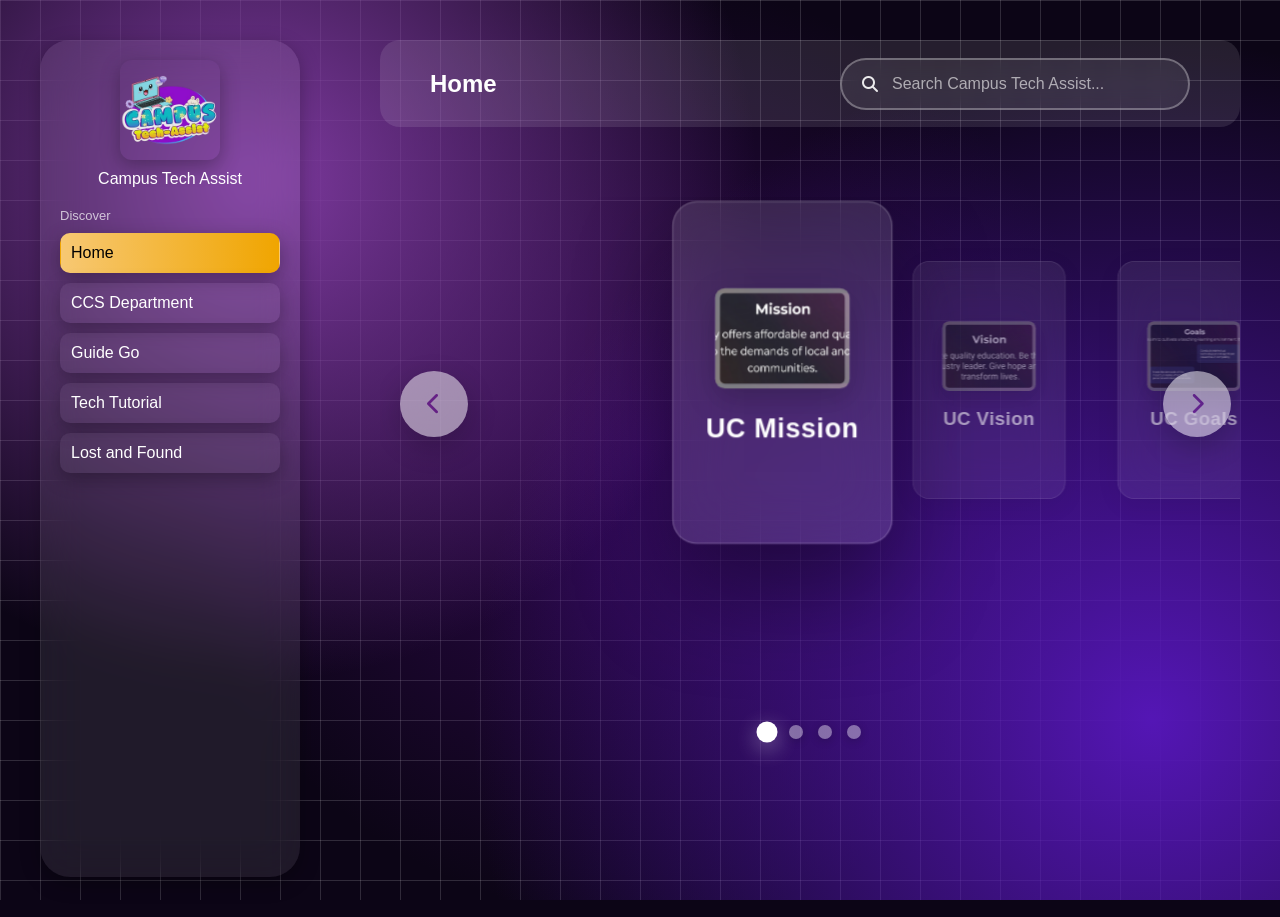
==== commit c51ef667: "added new Features" ====
--- a/index.html
+++ b/index.html
@@ -4,14 +4,8 @@
     <meta charset="UTF-8" />
     <meta name="viewport" content="width=device-width, initial-scale=1.0" />
     <title>Home | Campus Tech Assist</title>
-
-    <!-- CSS -->
     <link rel="stylesheet" href="style.css" />
-
-    <!-- ICON -->
     <link rel="icon" type="image/png" href="../Main Picture/mainPic.png" />
-
-    <!-- Icons -->
     <link
       href="https://cdnjs.cloudflare.com/ajax/libs/font-awesome/6.5.0/css/all.min.css"
       rel="stylesheet"
@@ -47,7 +41,7 @@
     <!-- MAIN CONTENT -->
     <div class="main">
       <div class="header">
-        <h2>HOME</h2>
+        <h2>Home</h2>
         <div class="controls">
           <div class="search-container">
             <i class="fa fa-search"></i>
@@ -58,13 +52,14 @@
 
       <!-- CAROUSEL -->
       <div class="carousel-container">
-        <!-- CRSL BUTTON LEFT -->
         <button class="crsl-btn"><i class="fas fa-chevron-left"></i></button>
 
         <div class="carousel-track">
           <div
             class="carousel-slide"
-            onclick="openUCModal('../UC MVH/ucMission.png', 'UC Mission')"
+            onclick="
+              openUCModal('../UC MVH/ucMission.png', 'UC Mission', false)
+            "
           >
             <div
               class="slide-avatar"
@@ -75,7 +70,7 @@
 
           <div
             class="carousel-slide"
-            onclick="openUCModal('../UC MVH/ucVision.png', 'UC Vision')"
+            onclick="openUCModal('../UC MVH/ucVision.png', 'UC Vision', false)"
           >
             <div
               class="slide-avatar"
@@ -86,7 +81,7 @@
 
           <div
             class="carousel-slide"
-            onclick="openUCModal('../UC MVH/ucGoals.png', 'UC Goals')"
+            onclick="openUCModal('../UC MVH/ucGoals.png', 'UC Goals', false)"
           >
             <div
               class="slide-avatar"
@@ -97,7 +92,7 @@
 
           <div
             class="carousel-slide"
-            onclick="openUCModal('../UC MVH/ucHymn.png', 'UC Hymn')"
+            onclick="openUCModal('../UC MVH/ucHymn.png', 'UC Hymn', true)"
           >
             <div
               class="slide-avatar"
@@ -107,7 +102,6 @@
           </div>
         </div>
 
-        <!-- CRSL BUTTON RIGHT -->
         <button class="crsl-btn2" id="crsl">
           <i class="fas fa-chevron-right"></i>
         </button>
@@ -120,20 +114,31 @@
         </div>
       </div>
 
-      <!-- Modal -->
+      <!-- UC MODAL -->
       <div id="uc-modal" class="uc-modal">
         <div class="uc-modal-overlay"></div>
         <div class="uc-modal-content">
-          <button class="uc-modal-close" onclick="closeUCModal()">
-            <i class="fas fa-times"></i>
-          </button>
           <img id="uc-modal-img" src="" alt="" />
           <h3 id="uc-modal-title"></h3>
+          <div class="uc-modal-footer">
+            <button class="uc-modal-btn" onclick="prevUCModal()">
+              <i class="fas fa-chevron-left"></i>
+            </button>
+            <button
+              class="uc-modal-btn uc-modal-close"
+              onclick="closeUCModal()"
+            >
+              <i class="fas fa-times"></i>
+            </button>
+            <button class="uc-modal-btn" onclick="nextUCModal()">
+              <i class="fas fa-chevron-right"></i>
+            </button>
+          </div>
         </div>
       </div>
     </div>
 
-    <!-- Lightbox Container -->
+    <!-- Lightbox -->
     <div id="image-lightbox" style="display: none">
       <div class="lightbox-overlay">
         <div class="lightbox-content">
@@ -144,7 +149,6 @@
       </div>
     </div>
 
-    <!-- JS -->
     <script src="script.js"></script>
     <script src="Search/searchIndex.js"></script>
     <script src="Home Page/globalSearch.js"></script>
--- a/style.css
+++ b/style.css
@@ -127,50 +127,55 @@
 }
 
 .search-container {
-  background: rgba(241, 240, 240, 0.08);
-  backdrop-filter: blur(15px);
-  color: #ffffff;
-  padding: 14px 25px;
-  border-radius: 30px;
-  font-size: 16px;
-  min-width: 350px;
-  box-shadow: 0 4px 15px rgba(0, 0, 0, 0.1);
-  border: 2px solid rgba(255, 255, 255, 0.3);
-  backdrop-filter: blur(10px);
-  display: flex;
-  align-items: center;
-  gap: 10px;
-  transition: all 0.3s ease;
+  position: relative;
+  flex: 1;
+  min-width: 350px !important;
+  max-width: 400px;
 }
 
 .search-container input {
   width: 100%;
-  color: white;
-  border: none;
-  outline: none;
-  background: none;
-  flex: 1;
+  padding: 15px 25px 15px 50px;
+  border-radius: 30px;
+  border: 2px solid rgba(255, 255, 255, 0.3);
+  background: rgba(241, 240, 240, 0.08);
+  backdrop-filter: blur(10px);
+  color: white;
   font-size: 16px;
+  transition: all 0.3s ease;
 }
 
 .search-container input::placeholder {
-  color: rgba(255, 255, 255, 0.8);
-  opacity: 1;
+  color: rgba(255, 255, 255, 0.6);
 }
 
 .search-container input:focus {
   outline: none;
-}
-
-.search-container input:focus + i {
-  color: #f7c873;
-}
-
-.search-container:hover {
-  box-shadow:
-    0 6px 25px rgba(0, 0, 0, 0.2),
-    0 0 20px rgba(247, 200, 115, 0.2);
-  border: 2px solid rgba(248, 213, 13, 0.3);
+  border-color: #f7c873;
+  box-shadow: 0 0 0 4px rgba(247, 200, 115, 0.2);
+}
+
+.search-container i {
+  position: absolute;
+  left: 20px;
+  font-size: 16px;
+  width: 20px;
+  height: 20px;
+  display: flex;
+  align-items: center;
+  justify-content: center;
+  top: 50%;
+  transform: translateY(-50%);
+  color: rgba(255, 255, 255, 0.9);
+  z-index: 2;
+  transition: 0.3s ease;
+  pointer-events: none;
+}
+
+.search-container input:hover {
+  outline: none;
+  border-color: #f7c873;
+  box-shadow: 0 0 0 4px rgba(247, 200, 115, 0.2);
 }
 
 .header {
@@ -244,6 +249,20 @@
     left: 0;
     right: auto;
   }
+  .uc-modal-content {
+    width: 95vw;
+    max-width: 95vw;
+    padding: 15px 15px 55px;
+    max-height: 92vh;
+  }
+
+  .uc-modal-content img {
+    max-height: 80vh; /* tall enough to read text clearly */
+  }
+
+  .uc-modal-content h3 {
+    font-size: 16px;
+  }
 }
 
 /* OFFICERS CAROUSEL */
@@ -367,7 +386,7 @@
 .crsl-btn,
 .crsl-btn2 {
   position: absolute;
-  top: 45%; /* aligns with cards */
+  top: 34.5%; /* aligns with cards */
   transform: translateY(-50%);
 
   width: 55px;
@@ -545,6 +564,36 @@
   .slide-name {
     font-size: 16px;
   }
+
+  .uc-modal-content img {
+    width: 100%;
+    min-height: 150px;
+    max-height: 80vh;
+    border-radius: 10px;
+    margin-bottom: 12px;
+  }
+  .nav-btn {
+    width: 55px;
+    height: 55px;
+    border-radius: 50%;
+    border: none;
+    background: rgba(134, 131, 131, 0.137);
+    color: white;
+    font-size: 20px;
+    cursor: pointer;
+    backdrop-filter: blur(15px);
+    border: 2px solid rgba(255, 255, 255, 0.4);
+    transition: all 0.3s ease;
+    display: flex;
+    align-items: center;
+    justify-content: center;
+  }
+
+  .nav-btn:hover {
+    background: #f7c873;
+    transform: scale(1.15);
+    box-shadow: 0 0px 30px rgba(247, 200, 115, 0.4);
+  }
 }
 
 /* MOBILE */
@@ -645,11 +694,16 @@
   backdrop-filter: blur(20px);
   border: 1px solid rgba(255, 255, 255, 0.2);
   border-radius: 20px;
-  padding: 30px;
+  padding: 25px 25px 20px;
   max-width: 600px;
   width: 90%;
+  max-height: 90vh;
+  overflow-y: auto;
   text-align: center;
   color: white;
+  display: flex;
+  flex-direction: column;
+  gap: 15px;
   animation: modalPop 0.3s cubic-bezier(0.175, 0.885, 0.32, 1.275);
 }
 
@@ -666,36 +720,66 @@
 
 .uc-modal-content img {
   width: 100%;
-  border-radius: 12px;
-  margin-bottom: 15px;
+  height: auto;
+  max-height: 65vh;
+  border-radius: 10px;
+  display: block;
 }
 
 .uc-modal-content h3 {
   font-size: 22px;
   font-weight: 700;
-}
-
-.uc-modal-close {
-  position: absolute;
-  bottom: 25px;
-  right: 30px;
+  margin: 0;
+}
+
+/* FOOTER — prev / close / next all same size & aligned */
+.uc-modal-footer {
+  display: flex;
+  justify-content: center;
+  align-items: center;
+  gap: 12px;
+}
+
+.uc-modal-btn {
+  width: 40px;
+  height: 40px;
+  border-radius: 50%;
+  border: 1px solid rgba(255, 255, 255, 0.3);
   background: rgba(255, 255, 255, 0.15);
-  border: none;
-  color: white;
-  width: 35px;
-  height: 35px;
-  border-radius: 50%;
-  cursor: pointer;
-  font-size: 16px;
-  transition: background 0.2s ease;
+  color: white;
+  font-size: 15px;
+  cursor: pointer;
+  display: flex;
+  align-items: center;
+  justify-content: center;
   transition: all 0.3s cubic-bezier(0.175, 0.885, 0.32, 1.275);
-}
-
-.uc-modal-close:hover {
+  flex-shrink: 0;
+}
+
+.uc-modal-btn:hover {
+  background: #f7c873;
+  color: black;
+  transform: scale(1.1);
+  box-shadow: 0 0 20px rgba(247, 200, 115, 0.4);
+}
+
+/* Close button gets red hover */
+.uc-modal-btn.uc-modal-close:hover {
   background: rgba(255, 50, 50, 0.9);
-  border-color: rgba(255, 80, 80, 0.8);
+  color: white;
   transform: rotate(90deg) scale(1.1);
-  box-shadow: 0 12px 35px rgba(255, 50, 50, 0.4);
+  box-shadow: 0 0 25px rgba(255, 50, 50, 0.4);
+}
+
+/* Large variant for UC Hymn */
+.uc-modal-large {
+  max-width: 900px !important;
+  width: 95% !important;
+  max-height: 95vh !important;
+}
+
+.uc-modal-large img {
+  max-height: 80vh !important;
 }
 
 /* Global Search Modal Styles */
@@ -884,11 +968,12 @@
 }
 
 .image-modal-main img {
+  width: 100%;
   max-width: 400px;
-  max-height: 400px;
+  height: auto;
+  max-height: 70vh;
+  object-fit: contain;
   border-radius: 16px;
-  box-shadow: 0 20px 60px rgba(0, 0, 0, 0.5);
-  flex-shrink: 0;
 }
 
 .image-modal-info h2 {
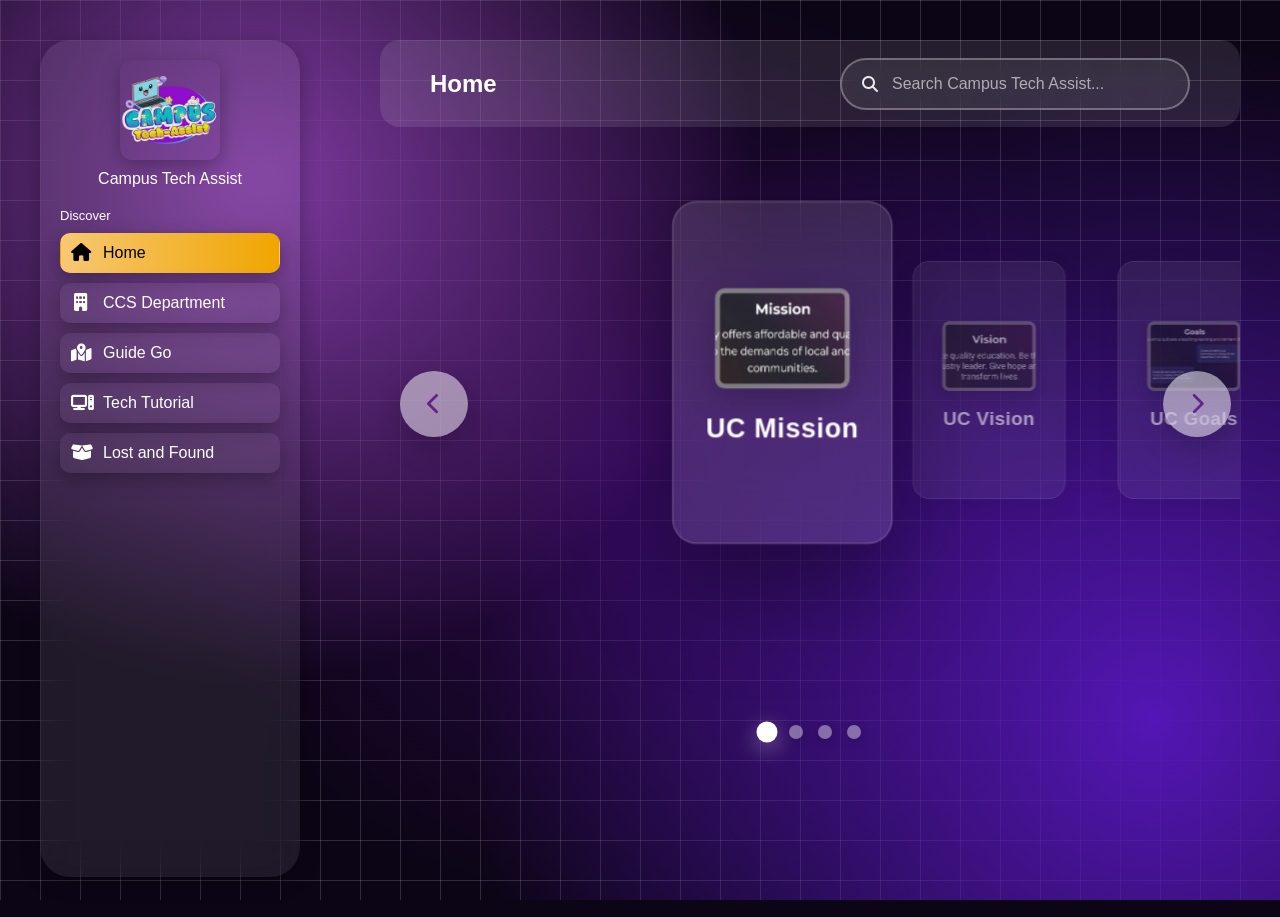
==== commit 325f8e3b: "make sure all of the changes of the folder it self" ====
--- a/index.html
+++ b/index.html
@@ -30,11 +30,29 @@
       <div class="section-title">Discover</div>
 
       <div class="menu">
-        <a class="active" href="index.html">Home</a>
-        <a href="../CCS Department/ccsDept.html">CCS Department</a>
-        <a href="../Guide Go/guideGo.html">Guide Go</a>
-        <a href="../Tech Tutorial/techTut.html">Tech Tutorial</a>
-        <a href="../Lost and Found/lostnFound.html">Lost and Found</a>
+        <a class="active" href="index.html" data-tooltip="Home">
+          <i class="fa-solid fa-house"></i>
+          <span class="menu-label">Home</span>
+        </a>
+        <a href="../CCS Department/ccsDept.html" data-tooltip="CCS Department">
+          <i class="fa-solid fa-building"></i>
+          <span class="menu-label">CCS Department</span>
+        </a>
+        <a href="../Guide Go/guideGo.html" data-tooltip="Guide Go">
+          <i class="fa-solid fa-map-location-dot"></i>
+          <span class="menu-label">Guide Go</span>
+        </a>
+        <a href="../Tech Tutorial/techTut.html" data-tooltip="Tech Tutorial">
+          <i class="fa-solid fa-computer"></i>
+          <span class="menu-label">Tech Tutorial</span>
+        </a>
+        <a
+          href="../Lost and Found/lostnFound.html"
+          data-tooltip="Lost and Found"
+        >
+          <i class="fa-solid fa-box-open"></i>
+          <span class="menu-label">Lost and Found</span>
+        </a>
       </div>
     </div>
 
--- a/style.css
+++ b/style.css
@@ -249,6 +249,25 @@
     left: 0;
     right: auto;
   }
+
+  .search-container {
+    width: 100%;
+
+    display: flex;
+    justify-content: center;
+  }
+
+  .search-container input {
+    width: 90%;
+    margin-left: 0;
+  }
+
+  .search-container i {
+    left: 40px;
+    top: 50%;
+    transform: translateY(-50%);
+  }
+
   .uc-modal-content {
     width: 95vw;
     max-width: 95vw;
@@ -262,6 +281,9 @@
 
   .uc-modal-content h3 {
     font-size: 16px;
+  }
+  .header {
+    margin-top: 20px;
   }
 }
 
@@ -599,70 +621,127 @@
 /* MOBILE */
 @media (max-width: 600px) {
   .sidebar {
-    flex-direction: column;
+    position: fixed;
+    top: 0;
+    left: 0;
+    width: 100% !important;
+    height: auto !important;
+    margin: 0 !important;
+    border-radius: 0 !important;
+    padding: 8px 0 6px 0 !important;
+    flex-direction: column !important;
+    z-index: 1000;
+    transform: none !important;
+    gap: 6px;
+  }
+
+  .sidebar.collapsed {
+    width: 100% !important;
+    padding: 8px 0 6px 0 !important;
+  }
+
+  /* ── ROW 1: Logo + name centered ── */
+  .sidebar .logo {
+    display: flex;
+    flex-direction: row;
     align-items: center;
-    padding: 15px;
-  }
-
-  .logo h2 {
+    justify-content: center;
+    gap: 8px;
+    margin-bottom: 0;
+    width: 100%;
+    padding: 0 12px;
+  }
+
+  .sidebar .logo img,
+  .sidebar.collapsed .logo img {
+    width: 40px !important;
+    height: 35px !important;
+    margin: 0 !important;
+  }
+
+  .sidebar .logo p,
+  .sidebar.collapsed .logo p {
+    opacity: 1 !important;
+    width: auto !important;
+    font-size: 15px;
+    font-weight: 600;
+    white-space: nowrap;
+  }
+
+  .sidebar .section-title {
+    display: none !important;
+  }
+
+  /* ── ROW 2: Nav items full width, evenly spaced ── */
+  .sidebar .menu {
+    display: flex !important;
+    flex-direction: row !important;
+    flex-wrap: nowrap !important;
+    width: 100%;
+    justify-content: space-around !important;
+    align-items: center;
+    gap: 0 !important;
+    overflow: hidden !important;
+    padding: 0 4px;
+    border-top: 1px solid rgba(255, 255, 255, 0.1);
+    padding-top: 6px;
+  }
+
+  .sidebar .menu a {
+    flex: 1 1 0 !important;
+    flex-direction: column !important;
+    align-items: center !important;
+    justify-content: center;
+    gap: 3px;
+    border-radius: 8px;
+    opacity: 1 !important;
+    pointer-events: all !important;
+    text-align: center;
+    min-width: 0;
+    background: transparent !important;
+    box-shadow: none !important;
+    border: none !important;
+  }
+
+  .sidebar .menu a:hover {
+    background: linear-gradient(90deg, #f7c873, #f0a500) !important;
+    color: black !important;
+    box-shadow: 0 4px 15px rgba(247, 200, 115, 0.4);
+    transform: translateY(-2px);
+    border: none !important;
+  }
+
+  /* Keep active highlight */
+  .sidebar .menu a.active {
+    background: linear-gradient(90deg, #f7c873, #f0a500) !important;
+    border-radius: 8px;
+    color: black !important;
+  }
+
+  .sidebar .menu a i {
     font-size: 18px;
-  }
-
-  .menu {
-    flex-direction: column;
-    width: 100%;
-  }
-
-  .menu a {
-    text-align: center;
-  }
-
-  .header {
-    padding: 15px;
-  }
-
-  .header h2 {
-    font-size: 18px;
-  }
-
-  .search {
-    padding: 10px 15px;
-    font-size: 14px;
-  }
-
-  .search input {
-    font-size: 14px;
-  }
-
-  .carousel-track {
-    gap: 10px;
-  }
-
-  .carousel-slide {
-    flex: 0 0 120px;
-    height: 200px;
-  }
-
-  .slide-avatar {
-    width: 70px;
-    height: 70px;
-  }
-
-  .slide-name {
-    font-size: 14px;
-  }
-
-  .crsl-btn,
-  .crsl-btn2 {
-    width: 40px;
-    height: 40px;
-    padding: 20px;
-    font-size: 16px;
-  }
-
-  .indicator {
-    width: 10px;
-    height: 10px;
+    flex-shrink: 0;
+  }
+
+  /* Labels visible and fitting */
+  .sidebar .menu .menu-label,
+  .sidebar.collapsed .menu-label {
+    display: block !important;
+    opacity: 1 !important;
+    width: auto !important;
+    font-size: 10px !important;
+    white-space: nowrap;
+    overflow: hidden;
+    text-overflow: ellipsis;
+    max-width: 64px;
+  }
+
+  /* Push content below nav */
+  .main {
+    margin-left: 0 !important;
+    margin-top: 95px !important;
+    padding: 16px !important;
+    width: 100% !important;
   }
 }
 
@@ -1011,3 +1090,88 @@
   background: rgba(255, 255, 255, 0.5);
   transform: rotate(90deg) scale(1.1);
 }
+
+/* ── SIDEBAR COLLAPSE/EXPAND (Desktop only) ── */
+.sidebar {
+  width: 260px;
+  overflow: hidden;
+  transition:
+    width 0.4s cubic-bezier(0.4, 0, 0.2, 1),
+    padding 0.4s cubic-bezier(0.4, 0, 0.2, 1),
+    box-shadow 0.4s ease;
+}
+
+.sidebar.collapsed {
+  width: 72px;
+  padding: 20px 10px;
+}
+
+.sidebar.collapsed:hover {
+  box-shadow: 0 8px 40px rgba(127, 58, 161, 0.5);
+}
+
+/* Logo shrink */
+.sidebar.collapsed .logo img {
+  width: 42px;
+  height: 42px;
+}
+
+/* Hide text elements when collapsed */
+.sidebar.collapsed .logo p,
+.sidebar.collapsed .section-title,
+.sidebar.collapsed .menu-label {
+  opacity: 0;
+  max-width: 0;
+  overflow: hidden;
+  pointer-events: none;
+  transition:
+    opacity 0.25s ease,
+    max-width 0.35s ease;
+}
+
+/* Show text elements when expanded */
+.sidebar .logo p,
+.sidebar .section-title,
+.sidebar .menu-label {
+  opacity: 0;
+  transform: scaleX(0.95);
+  transform-origin: left;
+  transition:
+    opacity 0.2s ease,
+    transform 0.25s ease;
+  white-space: nowrap;
+}
+
+.sidebar:not(.collapsed) .logo p,
+.sidebar:not(.collapsed) .section-title,
+.sidebar:not(.collapsed) .menu-label {
+  opacity: 1;
+  transform: scaleX(1);
+}
+/* Center icons when collapsed */
+.sidebar.collapsed .menu a {
+  justify-content: center;
+  padding: 10px 0;
+}
+
+/* Always visible icons */
+.menu a i {
+  font-size: 18px;
+  flex-shrink: 0;
+  width: 20px;
+  text-align: center;
+}
+
+/* Row layout */
+.menu a {
+  display: flex;
+  align-items: center;
+  gap: 12px;
+  position: relative;
+  transition: all 0.3s ease;
+}
+
+/* Label transition */
+.menu-label {
+  white-space: nowrap;
+}
